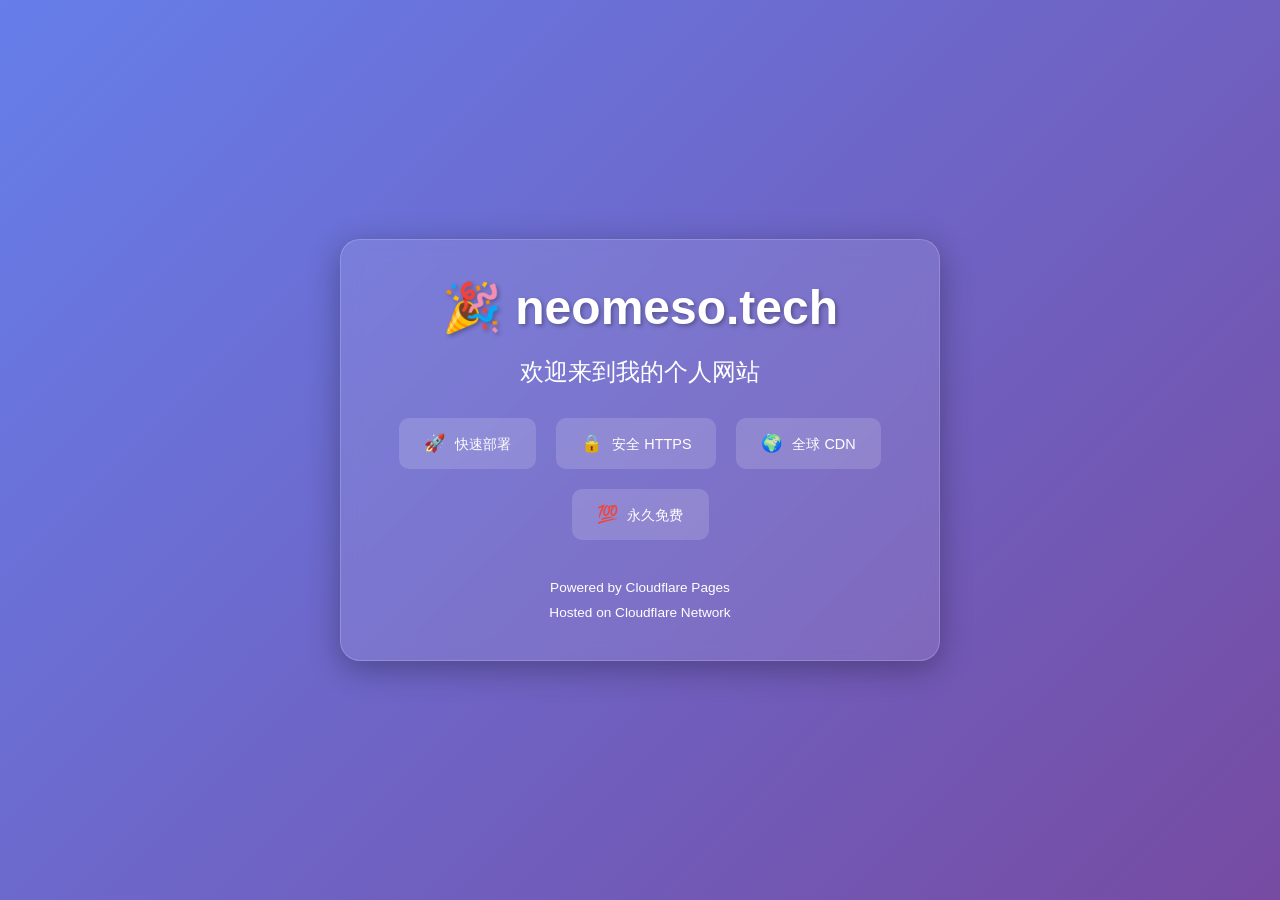
==== index.html @ 7b26fe24 "Add files via upload" ====
<!DOCTYPE html>
<html lang="zh-CN">
<head>
    <meta charset="UTF-8">
    <meta name="viewport" content="width=device-width, initial-scale=1.0">
    <title>neomeso.tech - 欢迎来到我的网站</title>
    <style>
        * {
            margin: 0;
            padding: 0;
            box-sizing: border-box;
        }

        body {
            font-family: 'Segoe UI', Tahoma, Geneva, Verdana, sans-serif;
            background: linear-gradient(135deg, #667eea 0%, #764ba2 100%);
            min-height: 100vh;
            display: flex;
            justify-content: center;
            align-items: center;
            color: #fff;
        }

        .container {
            text-align: center;
            padding: 40px;
            background: rgba(255, 255, 255, 0.1);
            backdrop-filter: blur(10px);
            border-radius: 20px;
            box-shadow: 0 8px 32px rgba(0, 0, 0, 0.3);
            border: 1px solid rgba(255, 255, 255, 0.18);
            max-width: 600px;
            width: 90%;
        }

        h1 {
            font-size: 3em;
            margin-bottom: 20px;
            text-shadow: 2px 2px 4px rgba(0, 0, 0, 0.3);
            animation: fadeInDown 1s ease-out;
        }

        .subtitle {
            font-size: 1.5em;
            margin-bottom: 30px;
            opacity: 0.9;
            animation: fadeInUp 1s ease-out 0.3s both;
        }

        .features {
            display: flex;
            justify-content: center;
            gap: 20px;
            flex-wrap: wrap;
            margin-top: 30px;
            animation: fadeInUp 1s ease-out 0.6s both;
        }

        .feature {
            background: rgba(255, 255, 255, 0.15);
            padding: 15px 25px;
            border-radius: 10px;
            font-size: 0.9em;
            transition: transform 0.3s ease;
        }

        .feature:hover {
            transform: translateY(-5px);
            background: rgba(255, 255, 255, 0.2);
        }

        .footer {
            margin-top: 40px;
            font-size: 0.85em;
            opacity: 0.8;
            animation: fadeIn 1s ease-out 0.9s both;
        }

        .emoji {
            font-size: 1.2em;
            margin-right: 5px;
        }

        @keyframes fadeInDown {
            from {
                opacity: 0;
                transform: translateY(-30px);
            }
            to {
                opacity: 1;
                transform: translateY(0);
            }
        }

        @keyframes fadeInUp {
            from {
                opacity: 0;
                transform: translateY(30px);
            }
            to {
                opacity: 1;
                transform: translateY(0);
            }
        }

        @keyframes fadeIn {
            from {
                opacity: 0;
            }
            to {
                opacity: 1;
            }
        }

        @media (max-width: 768px) {
            h1 {
                font-size: 2em;
            }
            .subtitle {
                font-size: 1.2em;
            }
            .features {
                flex-direction: column;
            }
        }
    </style>
</head>
<body>
    <div class="container">
        <h1>🎉 neomeso.tech</h1>
        <p class="subtitle">欢迎来到我的个人网站</p>
        
        <div class="features">
            <div class="feature">
                <span class="emoji">🚀</span> 快速部署
            </div>
            <div class="feature">
                <span class="emoji">🔒</span> 安全 HTTPS
            </div>
            <div class="feature">
                <span class="emoji">🌍</span> 全球 CDN
            </div>
            <div class="feature">
                <span class="emoji">💯</span> 永久免费
            </div>
        </div>

        <div class="footer">
            <p>Powered by Cloudflare Pages</p>
            <p style="margin-top: 10px;">Hosted on Cloudflare Network</p>
        </div>
    </div>
</body>
</html>
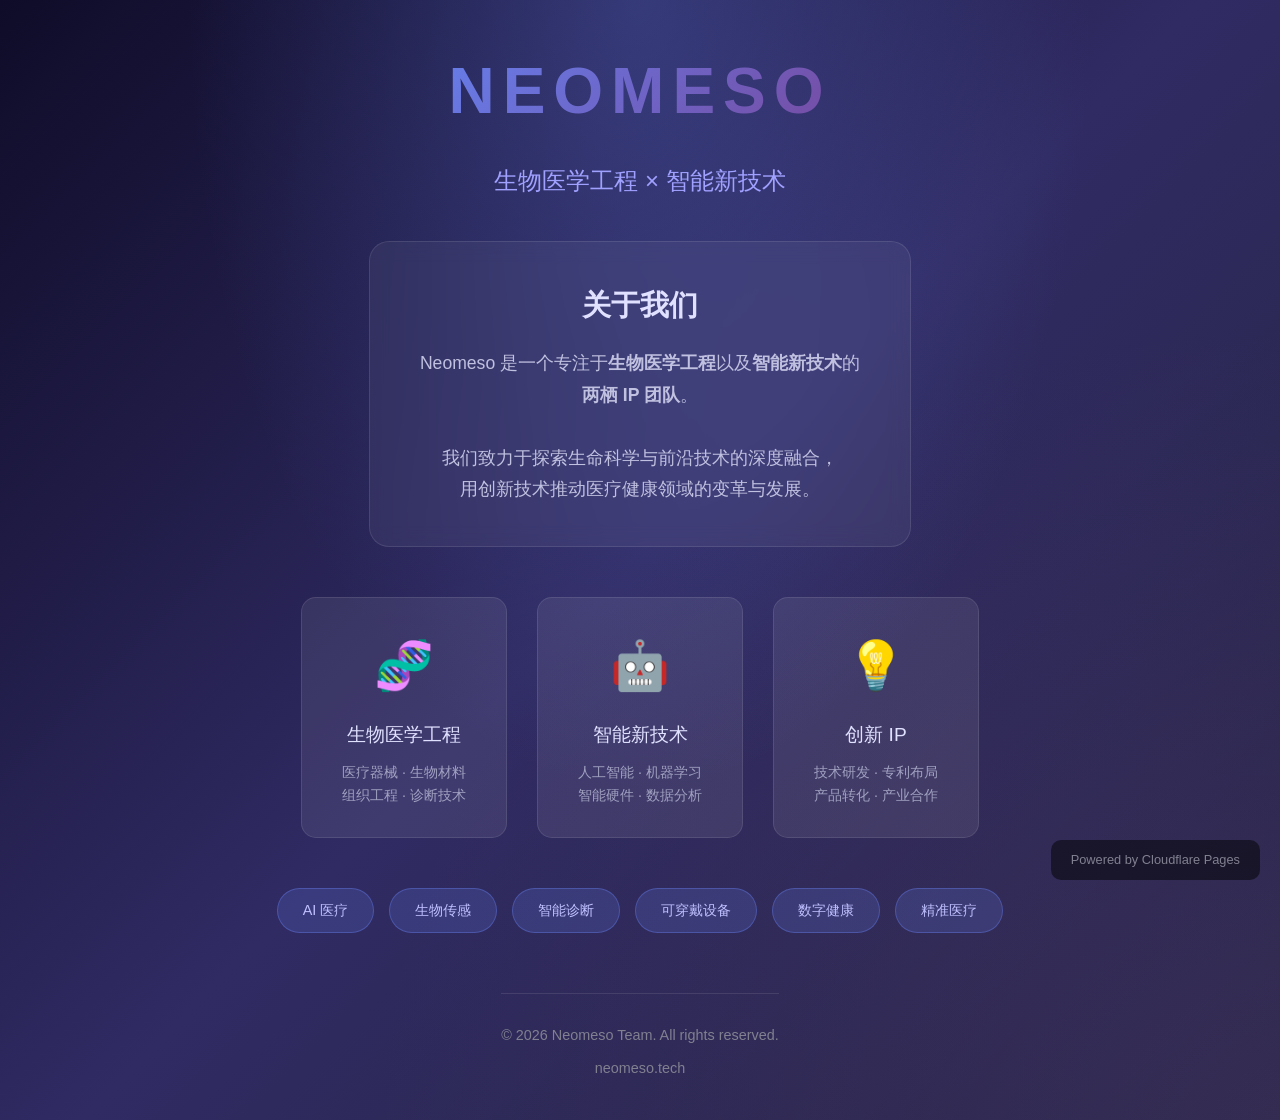
==== commit 7e4e6542: "Add files via upload" ====
--- a/index.html
+++ b/index.html
@@ -3,7 +3,7 @@
 <head>
     <meta charset="UTF-8">
     <meta name="viewport" content="width=device-width, initial-scale=1.0">
-    <title>neomeso.tech - 欢迎来到我的网站</title>
+    <title>Neomeso - 生物医学工程与智能新技术</title>
     <style>
         * {
             margin: 0;
@@ -12,73 +12,152 @@
         }
 
         body {
-            font-family: 'Segoe UI', Tahoma, Geneva, Verdana, sans-serif;
-            background: linear-gradient(135deg, #667eea 0%, #764ba2 100%);
+            font-family: 'Microsoft YaHei', 'PingFang SC', 'Segoe UI', sans-serif;
+            background: linear-gradient(135deg, #0f0c29 0%, #302b63 50%, #24243e 100%);
+            min-height: 100vh;
+            color: #fff;
+            line-height: 1.6;
+        }
+
+        .hero {
             min-height: 100vh;
             display: flex;
+            flex-direction: column;
             justify-content: center;
             align-items: center;
-            color: #fff;
-        }
-
-        .container {
+            padding: 40px 20px;
             text-align: center;
-            padding: 40px;
-            background: rgba(255, 255, 255, 0.1);
+            background: radial-gradient(ellipse at top, rgba(102, 126, 234, 0.3) 0%, transparent 50%),
+                        radial-gradient(ellipse at bottom right, rgba(118, 75, 162, 0.2) 0%, transparent 50%);
+        }
+
+        .logo {
+            font-size: 4em;
+            font-weight: bold;
+            margin-bottom: 20px;
+            background: linear-gradient(135deg, #667eea 0%, #764ba2 100%);
+            -webkit-background-clip: text;
+            -webkit-text-fill-color: transparent;
+            background-clip: text;
+            animation: fadeInDown 1s ease-out;
+            letter-spacing: 8px;
+        }
+
+        .tagline {
+            font-size: 1.5em;
+            color: #a0a0ff;
+            margin-bottom: 40px;
+            animation: fadeInUp 1s ease-out 0.2s both;
+        }
+
+        .intro-box {
+            background: rgba(255, 255, 255, 0.05);
             backdrop-filter: blur(10px);
+            border: 1px solid rgba(255, 255, 255, 0.1);
             border-radius: 20px;
-            box-shadow: 0 8px 32px rgba(0, 0, 0, 0.3);
-            border: 1px solid rgba(255, 255, 255, 0.18);
-            max-width: 600px;
-            width: 90%;
-        }
-
-        h1 {
-            font-size: 3em;
+            padding: 40px 50px;
+            max-width: 800px;
+            margin-bottom: 50px;
+            animation: fadeInUp 1s ease-out 0.4s both;
+        }
+
+        .intro-title {
+            font-size: 1.8em;
             margin-bottom: 20px;
-            text-shadow: 2px 2px 4px rgba(0, 0, 0, 0.3);
-            animation: fadeInDown 1s ease-out;
-        }
-
-        .subtitle {
-            font-size: 1.5em;
-            margin-bottom: 30px;
-            opacity: 0.9;
-            animation: fadeInUp 1s ease-out 0.3s both;
-        }
-
-        .features {
+            color: #e0e0ff;
+        }
+
+        .intro-text {
+            font-size: 1.1em;
+            color: #c0c0e0;
+            line-height: 1.8;
+        }
+
+        .team-focus {
             display: flex;
             justify-content: center;
-            gap: 20px;
+            gap: 30px;
             flex-wrap: wrap;
-            margin-top: 30px;
+            margin-bottom: 50px;
             animation: fadeInUp 1s ease-out 0.6s both;
         }
 
-        .feature {
-            background: rgba(255, 255, 255, 0.15);
-            padding: 15px 25px;
+        .focus-item {
+            background: rgba(255, 255, 255, 0.08);
+            border: 1px solid rgba(255, 255, 255, 0.1);
+            border-radius: 15px;
+            padding: 30px 40px;
+            text-align: center;
+            transition: all 0.3s ease;
+            min-width: 200px;
+        }
+
+        .focus-item:hover {
+            transform: translateY(-10px);
+            background: rgba(255, 255, 255, 0.12);
+            border-color: rgba(102, 126, 234, 0.5);
+        }
+
+        .focus-icon {
+            font-size: 3em;
+            margin-bottom: 15px;
+        }
+
+        .focus-title {
+            font-size: 1.2em;
+            color: #e0e0ff;
+            margin-bottom: 10px;
+        }
+
+        .focus-desc {
+            font-size: 0.9em;
+            color: #a0a0c0;
+        }
+
+        .tech-tags {
+            display: flex;
+            justify-content: center;
+            gap: 15px;
+            flex-wrap: wrap;
+            animation: fadeInUp 1s ease-out 0.8s both;
+        }
+
+        .tech-tag {
+            background: rgba(102, 126, 234, 0.2);
+            border: 1px solid rgba(102, 126, 234, 0.4);
+            border-radius: 25px;
+            padding: 10px 25px;
+            font-size: 0.9em;
+            color: #c0c0ff;
+            transition: all 0.3s ease;
+        }
+
+        .tech-tag:hover {
+            background: rgba(102, 126, 234, 0.4);
+            transform: scale(1.05);
+        }
+
+        .footer {
+            margin-top: 60px;
+            padding-top: 30px;
+            border-top: 1px solid rgba(255, 255, 255, 0.1);
+            animation: fadeIn 1s ease-out 1s both;
+        }
+
+        .footer p {
+            color: #808090;
+            font-size: 0.9em;
+        }
+
+        .domain-hint {
+            position: fixed;
+            bottom: 20px;
+            right: 20px;
+            background: rgba(0, 0, 0, 0.5);
+            padding: 10px 20px;
             border-radius: 10px;
-            font-size: 0.9em;
-            transition: transform 0.3s ease;
-        }
-
-        .feature:hover {
-            transform: translateY(-5px);
-            background: rgba(255, 255, 255, 0.2);
-        }
-
-        .footer {
-            margin-top: 40px;
-            font-size: 0.85em;
-            opacity: 0.8;
-            animation: fadeIn 1s ease-out 0.9s both;
-        }
-
-        .emoji {
-            font-size: 1.2em;
-            margin-right: 5px;
+            font-size: 0.8em;
+            color: #808090;
         }
 
         @keyframes fadeInDown {
@@ -113,42 +192,79 @@
         }
 
         @media (max-width: 768px) {
-            h1 {
-                font-size: 2em;
-            }
-            .subtitle {
-                font-size: 1.2em;
-            }
-            .features {
-                flex-direction: column;
+            .logo {
+                font-size: 2.5em;
+                letter-spacing: 4px;
+            }
+            .tagline {
+                font-size: 1.1em;
+            }
+            .intro-box {
+                padding: 25px 20px;
+            }
+            .intro-title {
+                font-size: 1.4em;
+            }
+            .intro-text {
+                font-size: 1em;
+            }
+            .focus-item {
+                padding: 20px 25px;
+                min-width: 150px;
             }
         }
     </style>
 </head>
 <body>
-    <div class="container">
-        <h1>🎉 neomeso.tech</h1>
-        <p class="subtitle">欢迎来到我的个人网站</p>
+    <div class="hero">
+        <div class="logo">NEOMESO</div>
+        <p class="tagline">生物医学工程 × 智能新技术</p>
         
-        <div class="features">
-            <div class="feature">
-                <span class="emoji">🚀</span> 快速部署
+        <div class="intro-box">
+            <h2 class="intro-title">关于我们</h2>
+            <p class="intro-text">
+                Neomeso 是一个专注于<strong>生物医学工程</strong>以及<strong>智能新技术</strong>的<br>
+                <strong>两栖 IP 团队</strong>。<br><br>
+                我们致力于探索生命科学与前沿技术的深度融合，<br>
+                用创新技术推动医疗健康领域的变革与发展。
+            </p>
+        </div>
+
+        <div class="team-focus">
+            <div class="focus-item">
+                <div class="focus-icon">🧬</div>
+                <div class="focus-title">生物医学工程</div>
+                <div class="focus-desc">医疗器械 · 生物材料<br>组织工程 · 诊断技术</div>
             </div>
-            <div class="feature">
-                <span class="emoji">🔒</span> 安全 HTTPS
+            <div class="focus-item">
+                <div class="focus-icon">🤖</div>
+                <div class="focus-title">智能新技术</div>
+                <div class="focus-desc">人工智能 · 机器学习<br>智能硬件 · 数据分析</div>
             </div>
-            <div class="feature">
-                <span class="emoji">🌍</span> 全球 CDN
+            <div class="focus-item">
+                <div class="focus-icon">💡</div>
+                <div class="focus-title">创新 IP</div>
+                <div class="focus-desc">技术研发 · 专利布局<br>产品转化 · 产业合作</div>
             </div>
-            <div class="feature">
-                <span class="emoji">💯</span> 永久免费
-            </div>
+        </div>
+
+        <div class="tech-tags">
+            <span class="tech-tag">AI 医疗</span>
+            <span class="tech-tag">生物传感</span>
+            <span class="tech-tag">智能诊断</span>
+            <span class="tech-tag">可穿戴设备</span>
+            <span class="tech-tag">数字健康</span>
+            <span class="tech-tag">精准医疗</span>
         </div>
 
         <div class="footer">
-            <p>Powered by Cloudflare Pages</p>
-            <p style="margin-top: 10px;">Hosted on Cloudflare Network</p>
-        </div>
+            <p>© 2026 Neomeso Team. All rights reserved.</p>
+            <p style="margin-top: 10px;">neomeso.tech</p>
+        </div>
+    </div>
+
+    <div class="domain-hint">
+        Powered by Cloudflare Pages
     </div>
 </body>
 </html>
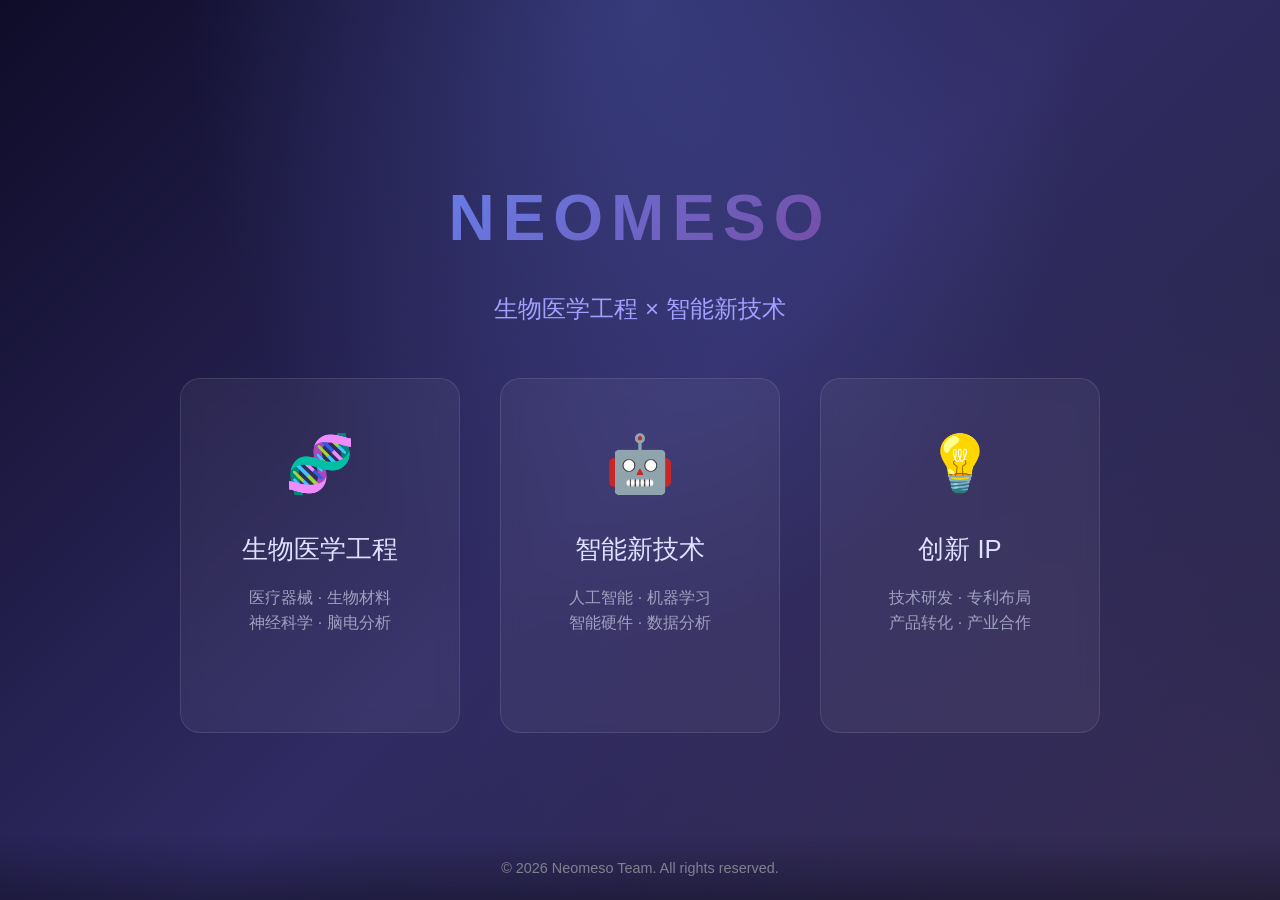
==== commit b12b389d: "更新网站为多页面结构，添加生物医学工程页面（NabuNeuro 和 NabuEEG）" ====
--- a/index.html
+++ b/index.html
@@ -46,118 +46,86 @@
         .tagline {
             font-size: 1.5em;
             color: #a0a0ff;
-            margin-bottom: 40px;
+            margin-bottom: 50px;
             animation: fadeInUp 1s ease-out 0.2s both;
         }
 
-        .intro-box {
+        .nav-cards {
+            display: flex;
+            justify-content: center;
+            gap: 40px;
+            flex-wrap: wrap;
+            max-width: 1200px;
+            animation: fadeInUp 1s ease-out 0.4s both;
+        }
+
+        .nav-card {
             background: rgba(255, 255, 255, 0.05);
             backdrop-filter: blur(10px);
             border: 1px solid rgba(255, 255, 255, 0.1);
             border-radius: 20px;
             padding: 40px 50px;
-            max-width: 800px;
-            margin-bottom: 50px;
-            animation: fadeInUp 1s ease-out 0.4s both;
-        }
-
-        .intro-title {
-            font-size: 1.8em;
-            margin-bottom: 20px;
-            color: #e0e0ff;
-        }
-
-        .intro-text {
-            font-size: 1.1em;
-            color: #c0c0e0;
-            line-height: 1.8;
-        }
-
-        .team-focus {
-            display: flex;
-            justify-content: center;
-            gap: 30px;
-            flex-wrap: wrap;
-            margin-bottom: 50px;
-            animation: fadeInUp 1s ease-out 0.6s both;
-        }
-
-        .focus-item {
-            background: rgba(255, 255, 255, 0.08);
-            border: 1px solid rgba(255, 255, 255, 0.1);
-            border-radius: 15px;
-            padding: 30px 40px;
             text-align: center;
             transition: all 0.3s ease;
-            min-width: 200px;
-        }
-
-        .focus-item:hover {
-            transform: translateY(-10px);
-            background: rgba(255, 255, 255, 0.12);
+            cursor: pointer;
+            min-width: 280px;
+            text-decoration: none;
+            color: inherit;
+            display: block;
+        }
+
+        .nav-card:hover {
+            transform: translateY(-15px);
+            background: rgba(255, 255, 255, 0.1);
             border-color: rgba(102, 126, 234, 0.5);
-        }
-
-        .focus-icon {
-            font-size: 3em;
+            box-shadow: 0 20px 60px rgba(102, 126, 234, 0.3);
+        }
+
+        .nav-icon {
+            font-size: 3.5em;
+            margin-bottom: 20px;
+        }
+
+        .nav-title {
+            font-size: 1.6em;
+            color: #e0e0ff;
             margin-bottom: 15px;
         }
 
-        .focus-title {
+        .nav-desc {
+            font-size: 1em;
+            color: #a0a0c0;
+            line-height: 1.6;
+        }
+
+        .nav-arrow {
+            margin-top: 25px;
             font-size: 1.2em;
-            color: #e0e0ff;
-            margin-bottom: 10px;
-        }
-
-        .focus-desc {
-            font-size: 0.9em;
-            color: #a0a0c0;
-        }
-
-        .tech-tags {
-            display: flex;
-            justify-content: center;
-            gap: 15px;
-            flex-wrap: wrap;
-            animation: fadeInUp 1s ease-out 0.8s both;
-        }
-
-        .tech-tag {
-            background: rgba(102, 126, 234, 0.2);
-            border: 1px solid rgba(102, 126, 234, 0.4);
-            border-radius: 25px;
-            padding: 10px 25px;
-            font-size: 0.9em;
-            color: #c0c0ff;
+            color: #667eea;
+            opacity: 0;
+            transform: translateY(10px);
             transition: all 0.3s ease;
         }
 
-        .tech-tag:hover {
-            background: rgba(102, 126, 234, 0.4);
-            transform: scale(1.05);
+        .nav-card:hover .nav-arrow {
+            opacity: 1;
+            transform: translateY(0);
         }
 
         .footer {
-            margin-top: 60px;
-            padding-top: 30px;
-            border-top: 1px solid rgba(255, 255, 255, 0.1);
-            animation: fadeIn 1s ease-out 1s both;
+            position: fixed;
+            bottom: 0;
+            left: 0;
+            right: 0;
+            padding: 20px;
+            text-align: center;
+            background: linear-gradient(transparent, rgba(0,0,0,0.3));
+            animation: fadeIn 1s ease-out 0.6s both;
         }
 
         .footer p {
             color: #808090;
             font-size: 0.9em;
-        }
-
-        .domain-hint {
-            position: fixed;
-            bottom: 20px;
-            right: 20px;
-            background: rgba(0, 0, 0, 0.5);
-            padding: 10px 20px;
-            border-radius: 10px;
-            font-size: 0.8em;
-            color: #808090;
         }
 
         @keyframes fadeInDown {
@@ -199,18 +167,19 @@
             .tagline {
                 font-size: 1.1em;
             }
-            .intro-box {
-                padding: 25px 20px;
-            }
-            .intro-title {
+            .nav-cards {
+                flex-direction: column;
+                gap: 25px;
+            }
+            .nav-card {
+                padding: 30px 25px;
+                min-width: auto;
+            }
+            .nav-title {
                 font-size: 1.4em;
             }
-            .intro-text {
-                font-size: 1em;
-            }
-            .focus-item {
-                padding: 20px 25px;
-                min-width: 150px;
+            .footer {
+                position: relative;
             }
         }
     </style>
@@ -220,51 +189,32 @@
         <div class="logo">NEOMESO</div>
         <p class="tagline">生物医学工程 × 智能新技术</p>
         
-        <div class="intro-box">
-            <h2 class="intro-title">关于我们</h2>
-            <p class="intro-text">
-                Neomeso 是一个专注于<strong>生物医学工程</strong>以及<strong>智能新技术</strong>的<br>
-                <strong>两栖 IP 团队</strong>。<br><br>
-                我们致力于探索生命科学与前沿技术的深度融合，<br>
-                用创新技术推动医疗健康领域的变革与发展。
-            </p>
-        </div>
-
-        <div class="team-focus">
-            <div class="focus-item">
-                <div class="focus-icon">🧬</div>
-                <div class="focus-title">生物医学工程</div>
-                <div class="focus-desc">医疗器械 · 生物材料<br>组织工程 · 诊断技术</div>
-            </div>
-            <div class="focus-item">
-                <div class="focus-icon">🤖</div>
-                <div class="focus-title">智能新技术</div>
-                <div class="focus-desc">人工智能 · 机器学习<br>智能硬件 · 数据分析</div>
-            </div>
-            <div class="focus-item">
-                <div class="focus-icon">💡</div>
-                <div class="focus-title">创新 IP</div>
-                <div class="focus-desc">技术研发 · 专利布局<br>产品转化 · 产业合作</div>
-            </div>
-        </div>
-
-        <div class="tech-tags">
-            <span class="tech-tag">AI 医疗</span>
-            <span class="tech-tag">生物传感</span>
-            <span class="tech-tag">智能诊断</span>
-            <span class="tech-tag">可穿戴设备</span>
-            <span class="tech-tag">数字健康</span>
-            <span class="tech-tag">精准医疗</span>
+        <div class="nav-cards">
+            <a href="bioengineering.html" class="nav-card">
+                <div class="nav-icon">🧬</div>
+                <div class="nav-title">生物医学工程</div>
+                <div class="nav-desc">医疗器械 · 生物材料<br>神经科学 · 脑电分析</div>
+                <div class="nav-arrow">→ 了解更多</div>
+            </a>
+            
+            <a href="ai.html" class="nav-card">
+                <div class="nav-icon">🤖</div>
+                <div class="nav-title">智能新技术</div>
+                <div class="nav-desc">人工智能 · 机器学习<br>智能硬件 · 数据分析</div>
+                <div class="nav-arrow">→ 了解更多</div>
+            </a>
+            
+            <a href="ip.html" class="nav-card">
+                <div class="nav-icon">💡</div>
+                <div class="nav-title">创新 IP</div>
+                <div class="nav-desc">技术研发 · 专利布局<br>产品转化 · 产业合作</div>
+                <div class="nav-arrow">→ 了解更多</div>
+            </a>
         </div>
 
         <div class="footer">
             <p>© 2026 Neomeso Team. All rights reserved.</p>
-            <p style="margin-top: 10px;">neomeso.tech</p>
         </div>
-    </div>
-
-    <div class="domain-hint">
-        Powered by Cloudflare Pages
     </div>
 </body>
 </html>
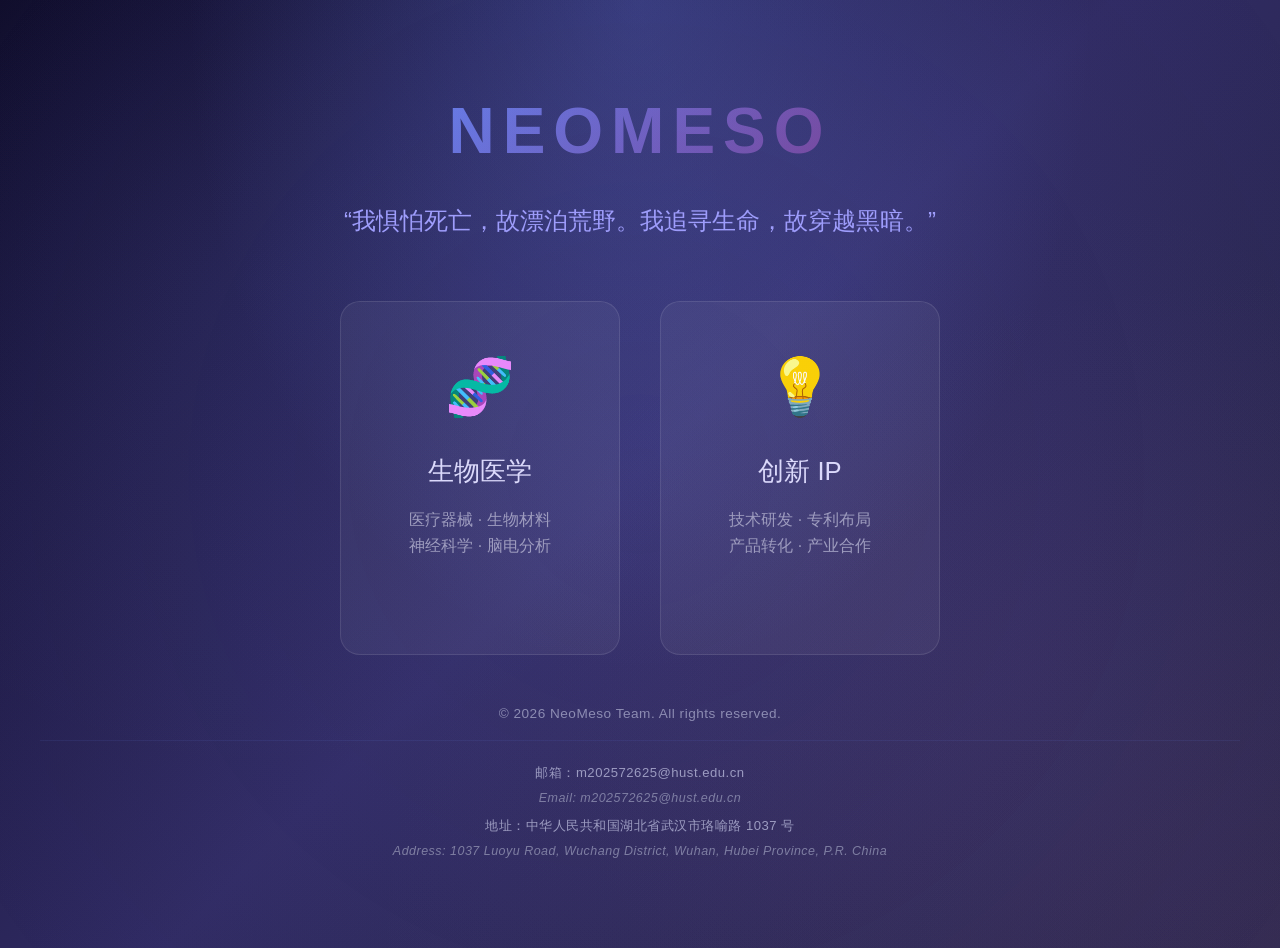
==== commit 0266b497: "大更新" ====
--- a/index.html
+++ b/index.html
@@ -3,204 +3,20 @@
 <head>
     <meta charset="UTF-8">
     <meta name="viewport" content="width=device-width, initial-scale=1.0">
-    <title>Neomeso - 生物医学工程与智能新技术</title>
-    <style>
-        * {
-            margin: 0;
-            padding: 0;
-            box-sizing: border-box;
-        }
-
-        body {
-            font-family: 'Microsoft YaHei', 'PingFang SC', 'Segoe UI', sans-serif;
-            background: linear-gradient(135deg, #0f0c29 0%, #302b63 50%, #24243e 100%);
-            min-height: 100vh;
-            color: #fff;
-            line-height: 1.6;
-        }
-
-        .hero {
-            min-height: 100vh;
-            display: flex;
-            flex-direction: column;
-            justify-content: center;
-            align-items: center;
-            padding: 40px 20px;
-            text-align: center;
-            background: radial-gradient(ellipse at top, rgba(102, 126, 234, 0.3) 0%, transparent 50%),
-                        radial-gradient(ellipse at bottom right, rgba(118, 75, 162, 0.2) 0%, transparent 50%);
-        }
-
-        .logo {
-            font-size: 4em;
-            font-weight: bold;
-            margin-bottom: 20px;
-            background: linear-gradient(135deg, #667eea 0%, #764ba2 100%);
-            -webkit-background-clip: text;
-            -webkit-text-fill-color: transparent;
-            background-clip: text;
-            animation: fadeInDown 1s ease-out;
-            letter-spacing: 8px;
-        }
-
-        .tagline {
-            font-size: 1.5em;
-            color: #a0a0ff;
-            margin-bottom: 50px;
-            animation: fadeInUp 1s ease-out 0.2s both;
-        }
-
-        .nav-cards {
-            display: flex;
-            justify-content: center;
-            gap: 40px;
-            flex-wrap: wrap;
-            max-width: 1200px;
-            animation: fadeInUp 1s ease-out 0.4s both;
-        }
-
-        .nav-card {
-            background: rgba(255, 255, 255, 0.05);
-            backdrop-filter: blur(10px);
-            border: 1px solid rgba(255, 255, 255, 0.1);
-            border-radius: 20px;
-            padding: 40px 50px;
-            text-align: center;
-            transition: all 0.3s ease;
-            cursor: pointer;
-            min-width: 280px;
-            text-decoration: none;
-            color: inherit;
-            display: block;
-        }
-
-        .nav-card:hover {
-            transform: translateY(-15px);
-            background: rgba(255, 255, 255, 0.1);
-            border-color: rgba(102, 126, 234, 0.5);
-            box-shadow: 0 20px 60px rgba(102, 126, 234, 0.3);
-        }
-
-        .nav-icon {
-            font-size: 3.5em;
-            margin-bottom: 20px;
-        }
-
-        .nav-title {
-            font-size: 1.6em;
-            color: #e0e0ff;
-            margin-bottom: 15px;
-        }
-
-        .nav-desc {
-            font-size: 1em;
-            color: #a0a0c0;
-            line-height: 1.6;
-        }
-
-        .nav-arrow {
-            margin-top: 25px;
-            font-size: 1.2em;
-            color: #667eea;
-            opacity: 0;
-            transform: translateY(10px);
-            transition: all 0.3s ease;
-        }
-
-        .nav-card:hover .nav-arrow {
-            opacity: 1;
-            transform: translateY(0);
-        }
-
-        .footer {
-            position: fixed;
-            bottom: 0;
-            left: 0;
-            right: 0;
-            padding: 20px;
-            text-align: center;
-            background: linear-gradient(transparent, rgba(0,0,0,0.3));
-            animation: fadeIn 1s ease-out 0.6s both;
-        }
-
-        .footer p {
-            color: #808090;
-            font-size: 0.9em;
-        }
-
-        @keyframes fadeInDown {
-            from {
-                opacity: 0;
-                transform: translateY(-30px);
-            }
-            to {
-                opacity: 1;
-                transform: translateY(0);
-            }
-        }
-
-        @keyframes fadeInUp {
-            from {
-                opacity: 0;
-                transform: translateY(30px);
-            }
-            to {
-                opacity: 1;
-                transform: translateY(0);
-            }
-        }
-
-        @keyframes fadeIn {
-            from {
-                opacity: 0;
-            }
-            to {
-                opacity: 1;
-            }
-        }
-
-        @media (max-width: 768px) {
-            .logo {
-                font-size: 2.5em;
-                letter-spacing: 4px;
-            }
-            .tagline {
-                font-size: 1.1em;
-            }
-            .nav-cards {
-                flex-direction: column;
-                gap: 25px;
-            }
-            .nav-card {
-                padding: 30px 25px;
-                min-width: auto;
-            }
-            .nav-title {
-                font-size: 1.4em;
-            }
-            .footer {
-                position: relative;
-            }
-        }
-    </style>
+    <title>NeoMeso - 智能新技术</title>
+    <link rel="icon" href="resources/favicon.png" type="image/png">
+    <link rel="stylesheet" href="css/index.css">
 </head>
 <body>
     <div class="hero">
         <div class="logo">NEOMESO</div>
-        <p class="tagline">生物医学工程 × 智能新技术</p>
+        <p class="tagline">“我惧怕死亡，故漂泊荒野。我追寻生命，故穿越黑暗。”</p>
         
         <div class="nav-cards">
             <a href="bioengineering.html" class="nav-card">
                 <div class="nav-icon">🧬</div>
-                <div class="nav-title">生物医学工程</div>
+                <div class="nav-title">生物医学</div>
                 <div class="nav-desc">医疗器械 · 生物材料<br>神经科学 · 脑电分析</div>
-                <div class="nav-arrow">→ 了解更多</div>
-            </a>
-            
-            <a href="ai.html" class="nav-card">
-                <div class="nav-icon">🤖</div>
-                <div class="nav-title">智能新技术</div>
-                <div class="nav-desc">人工智能 · 机器学习<br>智能硬件 · 数据分析</div>
                 <div class="nav-arrow">→ 了解更多</div>
             </a>
             
@@ -213,7 +29,13 @@
         </div>
 
         <div class="footer">
-            <p>© 2026 Neomeso Team. All rights reserved.</p>
+            <p>© 2026 NeoMeso Team. All rights reserved.</p>
+            <div class="contact-info">
+                <p>邮箱：m202572625@hust.edu.cn</p>
+                <p class="en">Email: m202572625@hust.edu.cn</p>
+                <p>地址：中华人民共和国湖北省武汉市珞喻路 1037 号</p>
+                <p class="en">Address: 1037 Luoyu Road, Wuchang District, Wuhan, Hubei Province, P.R. China </p>
+            </div>
         </div>
     </div>
 </body>
--- a/css/index.css
+++ b/css/index.css
@@ -0,0 +1,289 @@
+/* 
+ * NeoMeso - 首页样式表
+ * 版本：1.0
+ * 最后更新：2026-03-21
+ */
+
+/* ==================== 全局样式 ==================== */
+* {
+    margin: 0;
+    padding: 0;
+    box-sizing: border-box;
+}
+
+body {
+    font-family: 'Microsoft YaHei', 'PingFang SC', 'Segoe UI', sans-serif;
+    background: linear-gradient(135deg, #0f0c29 0%, #302b63 50%, #24243e 100%);
+    min-height: 100vh;
+    color: #fff;
+    line-height: 1.6;
+    overflow-x: hidden;
+    overflow-y: auto;
+}
+
+/* ==================== Hero 区域 ==================== */
+.hero {
+    min-height: 100vh;
+    display: flex;
+    flex-direction: column;
+    justify-content: flex-start;
+    align-items: center;
+    padding: 80px 20px 40px;
+    text-align: center;
+    background: radial-gradient(ellipse at top, rgba(102, 126, 234, 0.3) 0%, transparent 50%),
+                radial-gradient(ellipse at bottom right, rgba(118, 75, 162, 0.2) 0%, transparent 50%),
+                radial-gradient(circle at 20% 30%, rgba(102, 126, 234, 0.08) 0%, transparent 40%),
+                radial-gradient(circle at 80% 70%, rgba(118, 75, 162, 0.06) 0%, transparent 40%);
+    position: relative;
+    overflow: hidden;
+}
+
+.hero::before {
+    content: '';
+    position: absolute;
+    top: -50%;
+    left: -50%;
+    width: 200%;
+    height: 200%;
+    background: radial-gradient(circle at center, rgba(102, 126, 234, 0.08) 0%, transparent 50%);
+    animation: ambientGlow1 15s ease-in-out infinite;
+    pointer-events: none;
+}
+
+.hero::after {
+    content: '';
+    position: absolute;
+    top: -50%;
+    left: -50%;
+    width: 200%;
+    height: 200%;
+    background: radial-gradient(circle at center, rgba(118, 75, 162, 0.06) 0%, transparent 50%);
+    animation: ambientGlow2 15s ease-in-out infinite;
+    animation-delay: -7.5s;
+    pointer-events: none;
+}
+
+.logo {
+    font-size: 4em;
+    font-weight: bold;
+    margin-bottom: 20px;
+    background: linear-gradient(135deg, #667eea 0%, #764ba2 50%, #667eea 100%);
+    background-size: 200% auto;
+    -webkit-background-clip: text;
+    -webkit-text-fill-color: transparent;
+    background-clip: text;
+    animation: fadeInDown 1.2s cubic-bezier(0.23, 1, 0.32, 1),
+                shimmer 3s linear infinite;
+    letter-spacing: 8px;
+}
+
+.tagline {
+    font-size: 1.5em;
+    color: #a0a0ff;
+    margin-bottom: 60px;
+    animation: fadeInUp 1.2s cubic-bezier(0.23, 1, 0.32, 1) 0.3s both;
+}
+
+/* ==================== 导航卡片 ==================== */
+.nav-cards {
+    display: flex;
+    justify-content: center;
+    gap: 40px;
+    flex-wrap: wrap;
+    max-width: 1200px;
+    animation: fadeInUp 1s ease-out 0.4s both;
+}
+
+.nav-card {
+    background: rgba(255, 255, 255, 0.05);
+    backdrop-filter: blur(10px);
+    border: 1px solid rgba(255, 255, 255, 0.1);
+    border-radius: 20px;
+    padding: 40px 50px;
+    text-align: center;
+    transition: all 0.3s ease;
+    cursor: pointer;
+    min-width: 280px;
+    text-decoration: none;
+    color: inherit;
+    display: block;
+}
+
+.nav-card:hover {
+    transform: translateY(-15px);
+    background: rgba(255, 255, 255, 0.1);
+    border-color: rgba(102, 126, 234, 0.5);
+    box-shadow: 0 20px 60px rgba(102, 126, 234, 0.3);
+}
+
+.nav-icon {
+    font-size: 3.5em;
+    margin-bottom: 20px;
+}
+
+.nav-title {
+    font-size: 1.6em;
+    color: #e0e0ff;
+    margin-bottom: 15px;
+}
+
+.nav-desc {
+    font-size: 1em;
+    color: #a0a0c0;
+    line-height: 1.6;
+}
+
+.nav-arrow {
+    margin-top: 25px;
+    font-size: 1.2em;
+    color: #667eea;
+    opacity: 0;
+    transform: translateY(10px);
+    transition: all 0.3s ease;
+}
+
+.nav-card:hover .nav-arrow {
+    opacity: 1;
+    transform: translateY(0);
+}
+
+/* ==================== 页脚 ==================== */
+.footer {
+    width: 100%;
+    padding: 40px 20px;
+    text-align: center;
+    margin-top: auto;
+}
+
+.footer p {
+    color: #9090b0;
+    font-size: 0.85em;
+    margin: 8px 0;
+    letter-spacing: 0.5px;
+}
+
+.contact-info {
+    margin-top: 15px;
+    padding-top: 15px;
+    border-top: 1px solid rgba(102, 126, 234, 0.1);
+}
+
+.contact-info p {
+    color: #a0a0c0;
+    font-size: 0.82em;
+    margin: 6px 0;
+}
+
+.contact-info p.en {
+    color: #8080a0;
+    font-size: 0.78em;
+    margin-top: 4px;
+    font-style: italic;
+}
+
+/* ==================== 动画 ==================== */
+@keyframes fadeInDown {
+    from {
+        opacity: 0;
+        transform: translateY(-30px) scale(0.9);
+    }
+    to {
+        opacity: 1;
+        transform: translateY(0) scale(1);
+    }
+}
+
+@keyframes fadeInUp {
+    from {
+        opacity: 0;
+        transform: translateY(30px);
+    }
+    to {
+        opacity: 1;
+        transform: translateY(0);
+    }
+}
+
+@keyframes fadeIn {
+    from {
+        opacity: 0;
+    }
+    to {
+        opacity: 1;
+    }
+}
+
+@keyframes shimmer {
+    0% {
+        background-position: 0% center;
+    }
+    100% {
+        background-position: 200% center;
+    }
+}
+
+@keyframes breathe {
+    0%, 100% {
+        transform: scale(1);
+        opacity: 1;
+    }
+    50% {
+        transform: scale(1.02);
+        opacity: 0.95;
+    }
+}
+
+@keyframes ambientGlow1 {
+    0%, 100% {
+        opacity: 0.15;
+        transform: translate(0, 0) scale(1);
+    }
+    25% {
+        opacity: 0.2;
+        transform: translate(50px, -30px) scale(1.1);
+    }
+    50% {
+        opacity: 0.18;
+        transform: translate(-20px, 50px) scale(1.05);
+    }
+    75% {
+        opacity: 0.16;
+        transform: translate(30px, 20px) scale(0.95);
+    }
+}
+
+@keyframes ambientGlow2 {
+    0%, 100% {
+        opacity: 0.12;
+        transform: translate(0, 0) scale(1);
+    }
+    33% {
+        opacity: 0.15;
+        transform: translate(-40px, 40px) scale(1.08);
+    }
+    66% {
+        opacity: 0.1;
+        transform: translate(60px, -20px) scale(0.92);
+    }
+}
+
+/* ==================== 响应式设计 ==================== */
+@media (max-width: 768px) {
+    .logo {
+        font-size: 2.5em;
+    }
+    
+    .tagline {
+        font-size: 1.2em;
+    }
+    
+    .nav-cards {
+        flex-direction: column;
+        align-items: center;
+    }
+    
+    .nav-card {
+        width: 100%;
+        max-width: 350px;
+    }
+}
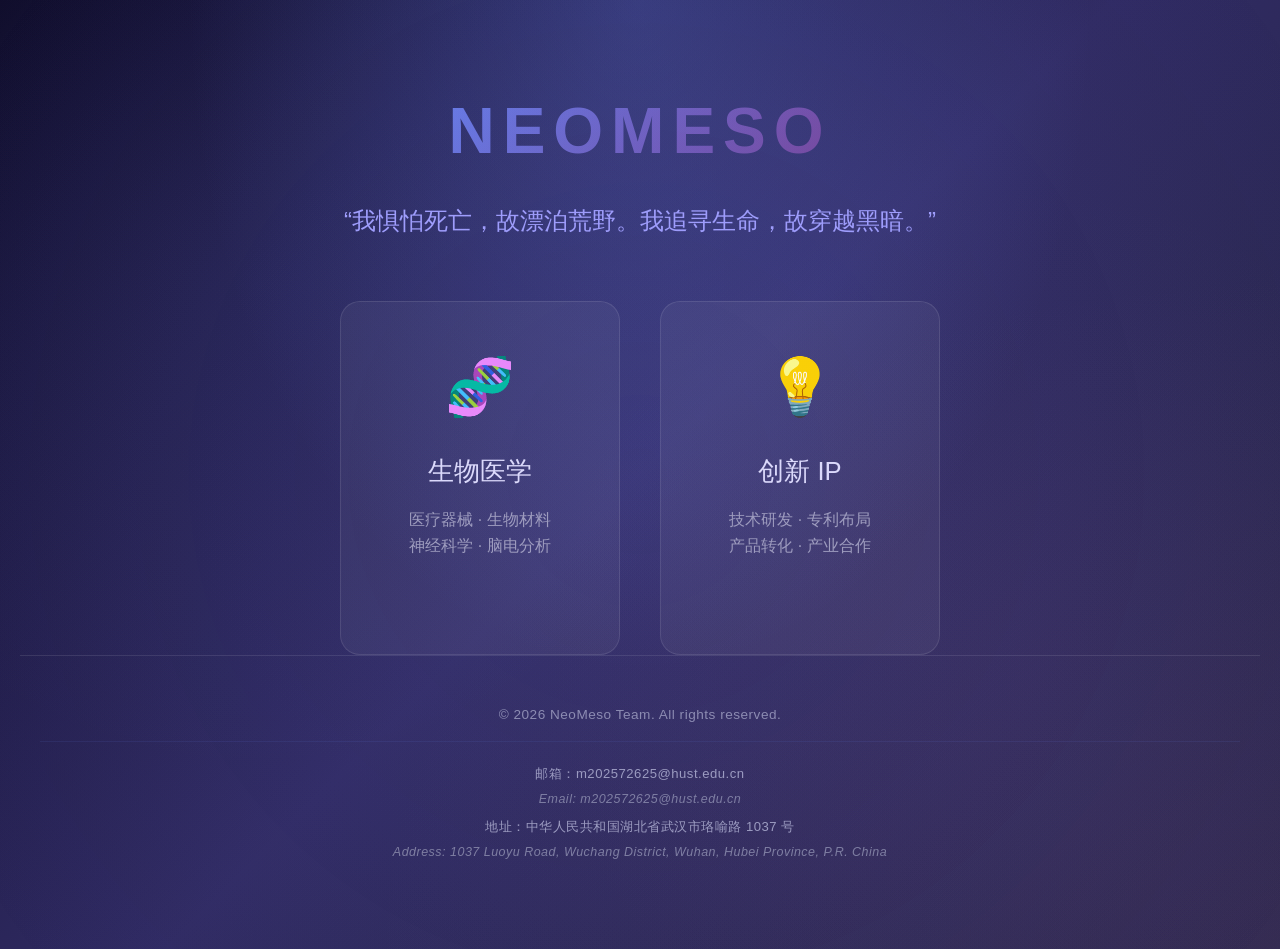
==== commit 30f5c857: "3.24更新" ====
--- a/index.html
+++ b/index.html
@@ -4,7 +4,9 @@
     <meta charset="UTF-8">
     <meta name="viewport" content="width=device-width, initial-scale=1.0">
     <title>NeoMeso - 智能新技术</title>
-    <link rel="icon" href="resources/favicon.png" type="image/png">
+    <link rel="icon" href="resources/neomeso_logo.png" type="image/png">
+    <link rel="stylesheet" href="css/common.css">
+    <link rel="stylesheet" href="css/animations.css">
     <link rel="stylesheet" href="css/index.css">
 </head>
 <body>
@@ -38,5 +40,6 @@
             </div>
         </div>
     </div>
+    <script src="js/main.js"></script>
 </body>
 </html>
--- a/css/common.css
+++ b/css/common.css
@@ -0,0 +1,349 @@
+/* 
+ * NeoMeso - 公共样式表
+ * 版本：1.0
+ * 最后更新：2026-03-23
+ * 说明：所有页面共享的公共样式
+ */
+
+/* ==================== CSS 变量 ==================== */
+:root {
+    /* 主题颜色 */
+    --color-primary: #667eea;
+    --color-primary-dark: #764ba2;
+    --color-secondary: #a0a0ff;
+    --color-text: #fff;
+    --color-text-muted: #a0a0c0;
+    --color-text-light: #c0c0e0;
+    --color-text-heading: #e0e0ff;
+    --color-text-dim: #808090;
+    
+    /* 背景颜色 */
+    --bg-gradient-start: #0f0c29;
+    --bg-gradient-mid: #302b63;
+    --bg-gradient-end: #24243e;
+    
+    /* 玻璃态效果 */
+    --glass-bg: rgba(255, 255, 255, 0.05);
+    --glass-bg-hover: rgba(255, 255, 255, 0.08);
+    --glass-border: rgba(255, 255, 255, 0.1);
+    --glass-border-hover: rgba(102, 126, 234, 0.5);
+    --glass-blur: 10px;
+    
+    /* 阴影 */
+    --shadow-sm: 0 4px 20px rgba(102, 126, 234, 0.3);
+    --shadow-md: 0 10px 30px rgba(102, 126, 234, 0.3);
+    --shadow-lg: 0 20px 60px rgba(102, 126, 234, 0.3);
+    --shadow-xl: 0 15px 40px rgba(102, 126, 234, 0.4);
+    
+    /* 间距 */
+    --spacing-xs: 10px;
+    --spacing-sm: 20px;
+    --spacing-md: 30px;
+    --spacing-lg: 40px;
+    --spacing-xl: 60px;
+    
+    /* 圆角 */
+    --radius-sm: 15px;
+    --radius-md: 20px;
+    --radius-lg: 25px;
+    --radius-xl: 30px;
+    
+    /* 字体 */
+    --font-family: 'Microsoft YaHei', 'PingFang SC', 'Segoe UI', sans-serif;
+    
+    /* 过渡 */
+    --transition-fast: 0.3s ease;
+    --transition-normal: 0.5s ease;
+    --transition-slow: 1s ease-out;
+}
+
+/* ==================== 全局样式 ==================== */
+* {
+    margin: 0;
+    padding: 0;
+    box-sizing: border-box;
+}
+
+body {
+    font-family: var(--font-family);
+    background: linear-gradient(135deg, var(--bg-gradient-start) 0%, var(--bg-gradient-mid) 50%, var(--bg-gradient-end) 100%);
+    min-height: 100vh;
+    color: var(--color-text);
+    line-height: 1.6;
+    overflow-x: hidden;
+}
+
+/* ==================== 导航栏 ==================== */
+.navbar {
+    position: fixed;
+    top: 0;
+    left: 0;
+    right: 0;
+    background: rgba(15, 12, 41, 0.9);
+    backdrop-filter: blur(10px);
+    padding: 20px 40px;
+    display: flex;
+    justify-content: space-between;
+    align-items: center;
+    z-index: 1000;
+    border-bottom: 1px solid rgba(255, 255, 255, 0.1);
+}
+
+.nav-logo {
+    font-size: 1.5em;
+    font-weight: bold;
+    background: linear-gradient(135deg, var(--color-primary) 0%, var(--color-primary-dark) 100%);
+    -webkit-background-clip: text;
+    -webkit-text-fill-color: transparent;
+    background-clip: text;
+    text-decoration: none;
+    letter-spacing: 4px;
+}
+
+.nav-links {
+    display: flex;
+    gap: 30px;
+}
+
+.nav-link {
+    color: var(--color-secondary);
+    text-decoration: none;
+    font-size: 0.95em;
+    transition: color var(--transition-fast);
+}
+
+.nav-link:hover {
+    color: var(--color-text);
+}
+
+.nav-link.active {
+    color: var(--color-text);
+    font-weight: bold;
+}
+
+/* ==================== 通用 Hero 区域 ==================== */
+.hero {
+    min-height: 100vh;
+    display: flex;
+    flex-direction: column;
+    align-items: center;
+    text-align: center;
+    position: relative;
+}
+
+/* ==================== 页面标题 ==================== */
+.page-title {
+    font-size: 3em;
+    margin-bottom: 20px;
+    background: linear-gradient(135deg, var(--color-primary) 0%, var(--color-primary-dark) 100%);
+    -webkit-background-clip: text;
+    -webkit-text-fill-color: transparent;
+    background-clip: text;
+}
+
+.page-subtitle {
+    font-size: 1.3em;
+    color: var(--color-secondary);
+    margin-bottom: 60px;
+}
+
+/* ==================== 返回链接 ==================== */
+.back-link {
+    display: inline-block;
+    margin-bottom: 40px;
+    color: var(--color-primary);
+    text-decoration: none;
+    font-size: 1em;
+    transition: all var(--transition-fast);
+}
+
+.back-link:hover {
+    color: var(--color-secondary);
+    transform: translateX(-5px);
+}
+
+/* ==================== 章节标题 ==================== */
+.section-title {
+    font-size: 2.2em;
+    text-align: center;
+    margin-bottom: 50px;
+    color: var(--color-text-heading);
+    position: relative;
+}
+
+.section-title::after {
+    content: '';
+    display: block;
+    width: 60px;
+    height: 3px;
+    background: linear-gradient(135deg, var(--color-primary) 0%, var(--color-primary-dark) 100%);
+    margin: 15px auto 0;
+}
+
+.section-divider {
+    width: 100%;
+    height: 1px;
+    background: linear-gradient(90deg, transparent, rgba(102, 126, 234, 0.3), transparent);
+    margin: 80px 0;
+}
+
+/* ==================== 卡片通用样式 ==================== */
+.card {
+    background: var(--glass-bg);
+    backdrop-filter: blur(10px);
+    border: 1px solid var(--glass-border);
+    border-radius: var(--radius-md);
+    padding: 40px;
+    transition: all var(--transition-fast);
+    text-align: center;
+}
+
+.card:hover {
+    transform: translateY(-10px);
+    background: var(--glass-bg-hover);
+    border-color: var(--glass-border-hover);
+    box-shadow: var(--shadow-lg);
+}
+
+.card-icon {
+    font-size: 4em;
+    margin-bottom: 20px;
+}
+
+.card-logo {
+    width: 100px;
+    height: 100px;
+    object-fit: contain;
+    margin-bottom: 20px;
+    display: block;
+    margin-left: auto;
+    margin-right: auto;
+    border-radius: 16px;
+    background: linear-gradient(135deg, rgba(102, 126, 234, 0.15) 0%, rgba(118, 75, 162, 0.15) 100%);
+    border: 2px solid rgba(102, 126, 234, 0.4);
+    box-shadow: 0 8px 32px rgba(102, 126, 234, 0.2),
+                inset 0 0 20px rgba(102, 126, 234, 0.05);
+    padding: 8px;
+    transition: all var(--transition-fast);
+}
+
+.card-logo:hover {
+    border-color: rgba(102, 126, 234, 0.7);
+    box-shadow: 0 12px 48px rgba(102, 126, 234, 0.35),
+                inset 0 0 30px rgba(102, 126, 234, 0.1);
+    transform: translateY(-2px);
+}
+
+.card-title {
+    font-size: 1.8em;
+    color: var(--color-text-heading);
+    margin-bottom: 15px;
+}
+
+.card-desc {
+    font-size: 1em;
+    color: var(--color-text-muted);
+    line-height: 1.8;
+    margin-bottom: 20px;
+}
+
+.card-features {
+    list-style: none;
+    padding: 0;
+    text-align: left;
+}
+
+.card-features li {
+    padding: 10px 0;
+    color: var(--color-text-light);
+    border-bottom: 1px solid rgba(255, 255, 255, 0.05);
+    font-size: 0.95em;
+}
+
+.card-features li:last-child {
+    border-bottom: none;
+}
+
+.card-features li::before {
+    content: '✓ ';
+    color: var(--color-primary);
+    margin-right: 8px;
+    font-weight: bold;
+}
+
+/* ==================== 按钮样式 ==================== */
+.btn {
+    display: inline-block;
+    background: linear-gradient(135deg, var(--color-primary) 0%, var(--color-primary-dark) 100%);
+    color: white;
+    padding: 15px 40px;
+    border-radius: var(--radius-xl);
+    text-decoration: none;
+    font-size: 1.05em;
+    transition: all var(--transition-fast);
+    border: none;
+    cursor: pointer;
+}
+
+.btn:hover {
+    transform: translateY(-3px);
+    box-shadow: var(--shadow-xl);
+}
+
+.btn-primary {
+    background: linear-gradient(135deg, var(--color-primary) 0%, var(--color-primary-dark) 100%);
+}
+
+/* ==================== 页脚 ==================== */
+.footer {
+    padding: 40px 20px;
+    text-align: center;
+    border-top: 1px solid rgba(255, 255, 255, 0.1);
+    width: 100%;
+}
+
+.footer p {
+    color: var(--color-text-dim);
+    font-size: 0.9em;
+    margin: 8px 0;
+}
+
+/* ==================== 网格布局 ==================== */
+.grid {
+    display: grid;
+    grid-template-columns: repeat(auto-fit, minmax(300px, 1fr));
+    gap: 30px;
+    max-width: 1200px;
+    margin: 0 auto 60px;
+    padding: 0 20px;
+}
+
+.flex {
+    display: flex;
+    justify-content: center;
+    gap: 30px;
+    flex-wrap: wrap;
+    max-width: 1200px;
+    margin: 0 auto;
+}
+
+/* ==================== 响应式设计 ==================== */
+@media (max-width: 768px) {
+    .navbar {
+        padding: 15px 20px;
+        flex-direction: column;
+        gap: 15px;
+    }
+    
+    .nav-links {
+        gap: 20px;
+    }
+    
+    .page-title {
+        font-size: 2em;
+    }
+    
+    .page-subtitle {
+        font-size: 1.1em;
+    }
+}
--- a/css/animations.css
+++ b/css/animations.css
@@ -0,0 +1,427 @@
+/* 
+ * NeoMeso - 动画样式表
+ * 版本：1.0
+ * 最后更新：2026-03-23
+ * 说明：所有页面共享的动画效果
+ */
+
+/* ==================== 基础进入动画 ==================== */
+@keyframes fadeIn {
+    from {
+        opacity: 0;
+    }
+    to {
+        opacity: 1;
+    }
+}
+
+@keyframes fadeInDown {
+    from {
+        opacity: 0;
+        transform: translateY(-30px) scale(0.9);
+    }
+    to {
+        opacity: 1;
+        transform: translateY(0) scale(1);
+    }
+}
+
+@keyframes fadeInUp {
+    from {
+        opacity: 0;
+        transform: translateY(30px);
+    }
+    to {
+        opacity: 1;
+        transform: translateY(0);
+    }
+}
+
+@keyframes fadeInLeft {
+    from {
+        opacity: 0;
+        transform: translateX(-50px);
+    }
+    to {
+        opacity: 1;
+        transform: translateX(0);
+    }
+}
+
+@keyframes fadeInRight {
+    from {
+        opacity: 0;
+        transform: translateX(50px);
+    }
+    to {
+        opacity: 1;
+        transform: translateX(0);
+    }
+}
+
+@keyframes fadeOut {
+    from {
+        opacity: 1;
+    }
+    to {
+        opacity: 0;
+    }
+}
+
+/* ==================== 缩放动画 ==================== */
+@keyframes scaleIn {
+    from {
+        opacity: 0;
+        transform: scale(0.5);
+    }
+    to {
+        opacity: 1;
+        transform: scale(1);
+    }
+}
+
+@keyframes scaleOut {
+    from {
+        opacity: 1;
+        transform: scale(1);
+    }
+    to {
+        opacity: 0;
+        transform: scale(0.5);
+    }
+}
+
+/* ==================== 弹跳动画 ==================== */
+@keyframes bounce {
+    0%, 100% {
+        transform: translateY(0);
+    }
+    50% {
+        transform: translateY(-20px);
+    }
+}
+
+@keyframes bounceIn {
+    0% {
+        opacity: 0;
+        transform: scale(0.3);
+    }
+    50% {
+        opacity: 1;
+        transform: scale(1.05);
+    }
+    70% {
+        transform: scale(0.9);
+    }
+    100% {
+        transform: scale(1);
+    }
+}
+
+/* ==================== 闪烁/微光动画 ==================== */
+@keyframes shimmer {
+    0% {
+        background-position: 0% center;
+    }
+    100% {
+        background-position: 200% center;
+    }
+}
+
+@keyframes pulse {
+    0%, 100% {
+        opacity: 1;
+        transform: scale(1);
+    }
+    50% {
+        opacity: 0.8;
+        transform: scale(1.05);
+    }
+}
+
+/* ==================== 呼吸动画 ==================== */
+@keyframes breathe {
+    0%, 100% {
+        transform: scale(1);
+        opacity: 1;
+    }
+    50% {
+        transform: scale(1.02);
+        opacity: 0.95;
+    }
+}
+
+/* ==================== 旋转动画 ==================== */
+@keyframes spin {
+    from {
+        transform: rotate(0deg);
+    }
+    to {
+        transform: rotate(360deg);
+    }
+}
+
+@keyframes spinReverse {
+    from {
+        transform: rotate(360deg);
+    }
+    to {
+        transform: rotate(0deg);
+    }
+}
+
+/* ==================== 滑动动画 ==================== */
+@keyframes slideInUp {
+    from {
+        transform: translateY(100%);
+    }
+    to {
+        transform: translateY(0);
+    }
+}
+
+@keyframes slideInDown {
+    from {
+        transform: translateY(-100%);
+    }
+    to {
+        transform: translateY(0);
+    }
+}
+
+@keyframes slideInLeft {
+    from {
+        transform: translateX(-100%);
+    }
+    to {
+        transform: translateX(0);
+    }
+}
+
+@keyframes slideInRight {
+    from {
+        transform: translateX(100%);
+    }
+    to {
+        transform: translateX(0);
+    }
+}
+
+/* ==================== 环境光效果 ==================== */
+@keyframes ambientGlow1 {
+    0%, 100% {
+        opacity: 0.15;
+        transform: translate(0, 0) scale(1);
+    }
+    25% {
+        opacity: 0.2;
+        transform: translate(50px, -30px) scale(1.1);
+    }
+    50% {
+        opacity: 0.18;
+        transform: translate(-20px, 50px) scale(1.05);
+    }
+    75% {
+        opacity: 0.16;
+        transform: translate(30px, 20px) scale(0.95);
+    }
+}
+
+@keyframes ambientGlow2 {
+    0%, 100% {
+        opacity: 0.12;
+        transform: translate(0, 0) scale(1);
+    }
+    33% {
+        opacity: 0.15;
+        transform: translate(-40px, 40px) scale(1.08);
+    }
+    66% {
+        opacity: 0.1;
+        transform: translate(60px, -20px) scale(0.92);
+    }
+}
+
+/* ==================== 浮动动画 ==================== */
+@keyframes float {
+    0%, 100% {
+        transform: translateY(0);
+    }
+    50% {
+        transform: translateY(-10px);
+    }
+}
+
+@keyframes floatSlow {
+    0%, 100% {
+        transform: translateY(0);
+    }
+    50% {
+        transform: translateY(-15px);
+    }
+}
+
+/* ==================== 摇摆动画 ==================== */
+@keyframes swing {
+    20% {
+        transform: rotate(15deg);
+    }
+    40% {
+        transform: rotate(-10deg);
+    }
+    60% {
+        transform: rotate(5deg);
+    }
+    80% {
+        transform: rotate(-5deg);
+    }
+    100% {
+        transform: rotate(0deg);
+    }
+}
+
+/* ==================== 渐显动画类 ==================== */
+.animate-fadeIn {
+    animation: fadeIn 0.6s ease-out;
+}
+
+.animate-fadeInDown {
+    animation: fadeInDown 1s ease-out;
+}
+
+.animate-fadeInUp {
+    animation: fadeInUp 1s ease-out;
+}
+
+.animate-fadeInLeft {
+    animation: fadeInLeft 0.6s ease-out;
+}
+
+.animate-fadeInRight {
+    animation: fadeInRight 0.6s ease-out;
+}
+
+.animate-scaleIn {
+    animation: scaleIn 0.6s ease-out;
+}
+
+.animate-bounceIn {
+    animation: bounceIn 0.8s ease-out;
+}
+
+/* ==================== 延迟类 ==================== */
+.delay-100 {
+    animation-delay: 0.1s;
+}
+
+.delay-200 {
+    animation-delay: 0.2s;
+}
+
+.delay-300 {
+    animation-delay: 0.3s;
+}
+
+.delay-400 {
+    animation-delay: 0.4s;
+}
+
+.delay-500 {
+    animation-delay: 0.5s;
+}
+
+.delay-600 {
+    animation-delay: 0.6s;
+}
+
+.delay-700 {
+    animation-delay: 0.7s;
+}
+
+.delay-800 {
+    animation-delay: 0.8s;
+}
+
+.delay-1000 {
+    animation-delay: 1s;
+}
+
+/* ==================== 滚动触发动画类 ==================== */
+.scroll-animate {
+    opacity: 0;
+    transform: translateY(30px);
+    transition: opacity 0.6s ease-out, transform 0.6s ease-out;
+}
+
+.scroll-animate.active {
+    opacity: 1;
+    transform: translateY(0);
+}
+
+.scroll-animate-left {
+    opacity: 0;
+    transform: translateX(-50px);
+    transition: opacity 0.6s ease-out, transform 0.6s ease-out;
+}
+
+.scroll-animate-left.active {
+    opacity: 1;
+    transform: translateX(0);
+}
+
+.scroll-animate-right {
+    opacity: 0;
+    transform: translateX(50px);
+    transition: opacity 0.6s ease-out, transform 0.6s ease-out;
+}
+
+.scroll-animate-right.active {
+    opacity: 1;
+    transform: translateX(0);
+}
+
+.scroll-animate-scale {
+    opacity: 0;
+    transform: scale(0.9);
+    transition: opacity 0.6s ease-out, transform 0.6s ease-out;
+}
+
+.scroll-animate-scale.active {
+    opacity: 1;
+    transform: scale(1);
+}
+
+/* ==================== 悬停效果增强类 ==================== */
+.hover-lift {
+    transition: transform 0.3s ease, box-shadow 0.3s ease;
+}
+
+.hover-lift:hover {
+    transform: translateY(-10px);
+    box-shadow: 0 20px 60px rgba(102, 126, 234, 0.3);
+}
+
+.hover-glow {
+    transition: box-shadow 0.3s ease, border-color 0.3s ease;
+}
+
+.hover-glow:hover {
+    box-shadow: 0 0 30px rgba(102, 126, 234, 0.5);
+    border-color: rgba(102, 126, 234, 0.8);
+}
+
+.hover-scale {
+    transition: transform 0.3s ease;
+}
+
+.hover-scale:hover {
+    transform: scale(1.05);
+}
+
+.hover-rotate {
+    transition: transform 0.3s ease;
+}
+
+.hover-rotate:hover {
+    transform: rotate(5deg);
+}
--- a/css/index.css
+++ b/css/index.css
@@ -1,40 +1,18 @@
 /* 
  * NeoMeso - 首页样式表
- * 版本：1.0
- * 最后更新：2026-03-21
+ * 版本：2.0
+ * 最后更新：2026-03-23
+ * 说明：已优化，使用公共样式和动画文件
  */
 
-/* ==================== 全局样式 ==================== */
-* {
-    margin: 0;
-    padding: 0;
-    box-sizing: border-box;
-}
-
-body {
-    font-family: 'Microsoft YaHei', 'PingFang SC', 'Segoe UI', sans-serif;
-    background: linear-gradient(135deg, #0f0c29 0%, #302b63 50%, #24243e 100%);
-    min-height: 100vh;
-    color: #fff;
-    line-height: 1.6;
-    overflow-x: hidden;
-    overflow-y: auto;
-}
-
-/* ==================== Hero 区域 ==================== */
+/* ==================== Hero 区域特殊背景 ==================== */
 .hero {
-    min-height: 100vh;
-    display: flex;
-    flex-direction: column;
     justify-content: flex-start;
-    align-items: center;
     padding: 80px 20px 40px;
-    text-align: center;
     background: radial-gradient(ellipse at top, rgba(102, 126, 234, 0.3) 0%, transparent 50%),
                 radial-gradient(ellipse at bottom right, rgba(118, 75, 162, 0.2) 0%, transparent 50%),
                 radial-gradient(circle at 20% 30%, rgba(102, 126, 234, 0.08) 0%, transparent 40%),
                 radial-gradient(circle at 80% 70%, rgba(118, 75, 162, 0.06) 0%, transparent 40%);
-    position: relative;
     overflow: hidden;
 }
 
@@ -63,6 +41,7 @@
     pointer-events: none;
 }
 
+/* ==================== Logo 样式 ==================== */
 .logo {
     font-size: 4em;
     font-weight: bold;
@@ -147,7 +126,7 @@
     transform: translateY(0);
 }
 
-/* ==================== 页脚 ==================== */
+/* ==================== 页脚样式 ==================== */
 .footer {
     width: 100%;
     padding: 40px 20px;
@@ -181,58 +160,7 @@
     font-style: italic;
 }
 
-/* ==================== 动画 ==================== */
-@keyframes fadeInDown {
-    from {
-        opacity: 0;
-        transform: translateY(-30px) scale(0.9);
-    }
-    to {
-        opacity: 1;
-        transform: translateY(0) scale(1);
-    }
-}
-
-@keyframes fadeInUp {
-    from {
-        opacity: 0;
-        transform: translateY(30px);
-    }
-    to {
-        opacity: 1;
-        transform: translateY(0);
-    }
-}
-
-@keyframes fadeIn {
-    from {
-        opacity: 0;
-    }
-    to {
-        opacity: 1;
-    }
-}
-
-@keyframes shimmer {
-    0% {
-        background-position: 0% center;
-    }
-    100% {
-        background-position: 200% center;
-    }
-}
-
-@keyframes breathe {
-    0%, 100% {
-        transform: scale(1);
-        opacity: 1;
-    }
-    50% {
-        transform: scale(1.02);
-        opacity: 0.95;
-    }
-}
-
+/* ==================== 动画定义 ==================== */
 @keyframes ambientGlow1 {
     0%, 100% {
         opacity: 0.15;
